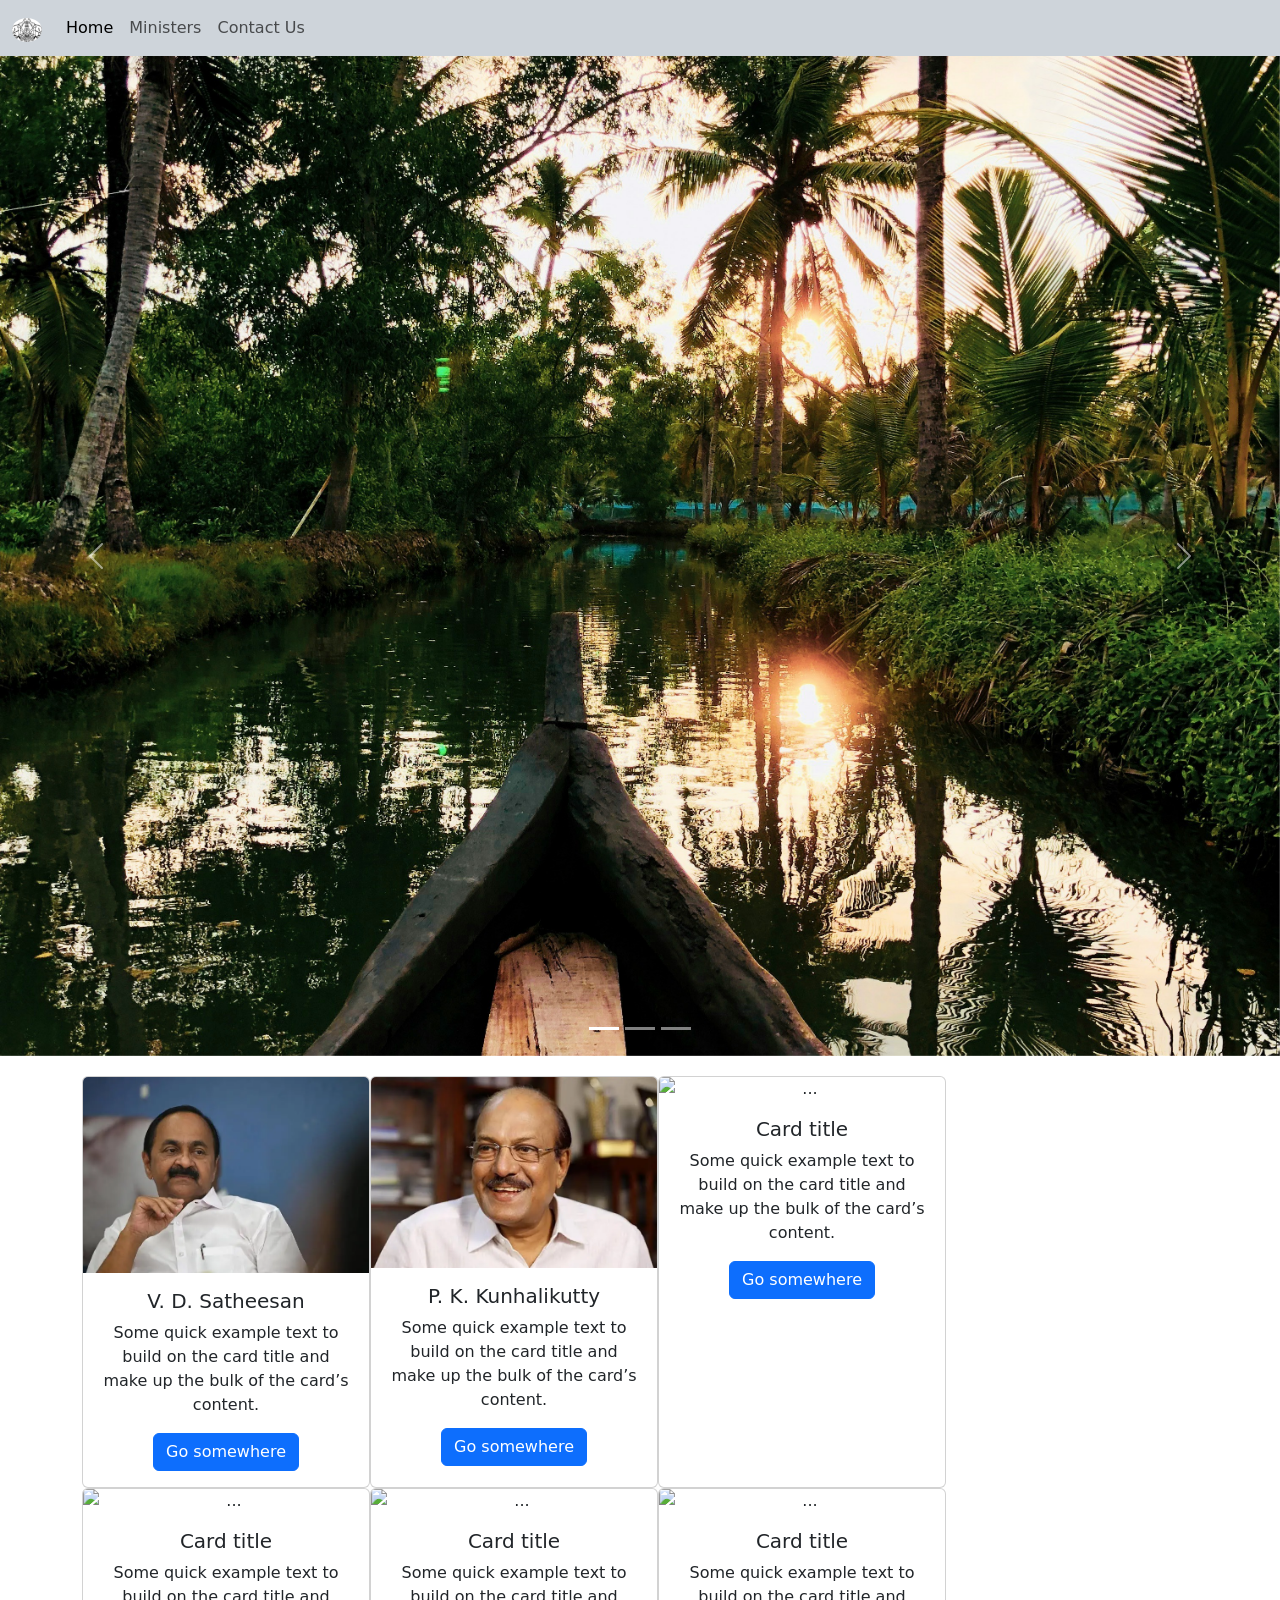
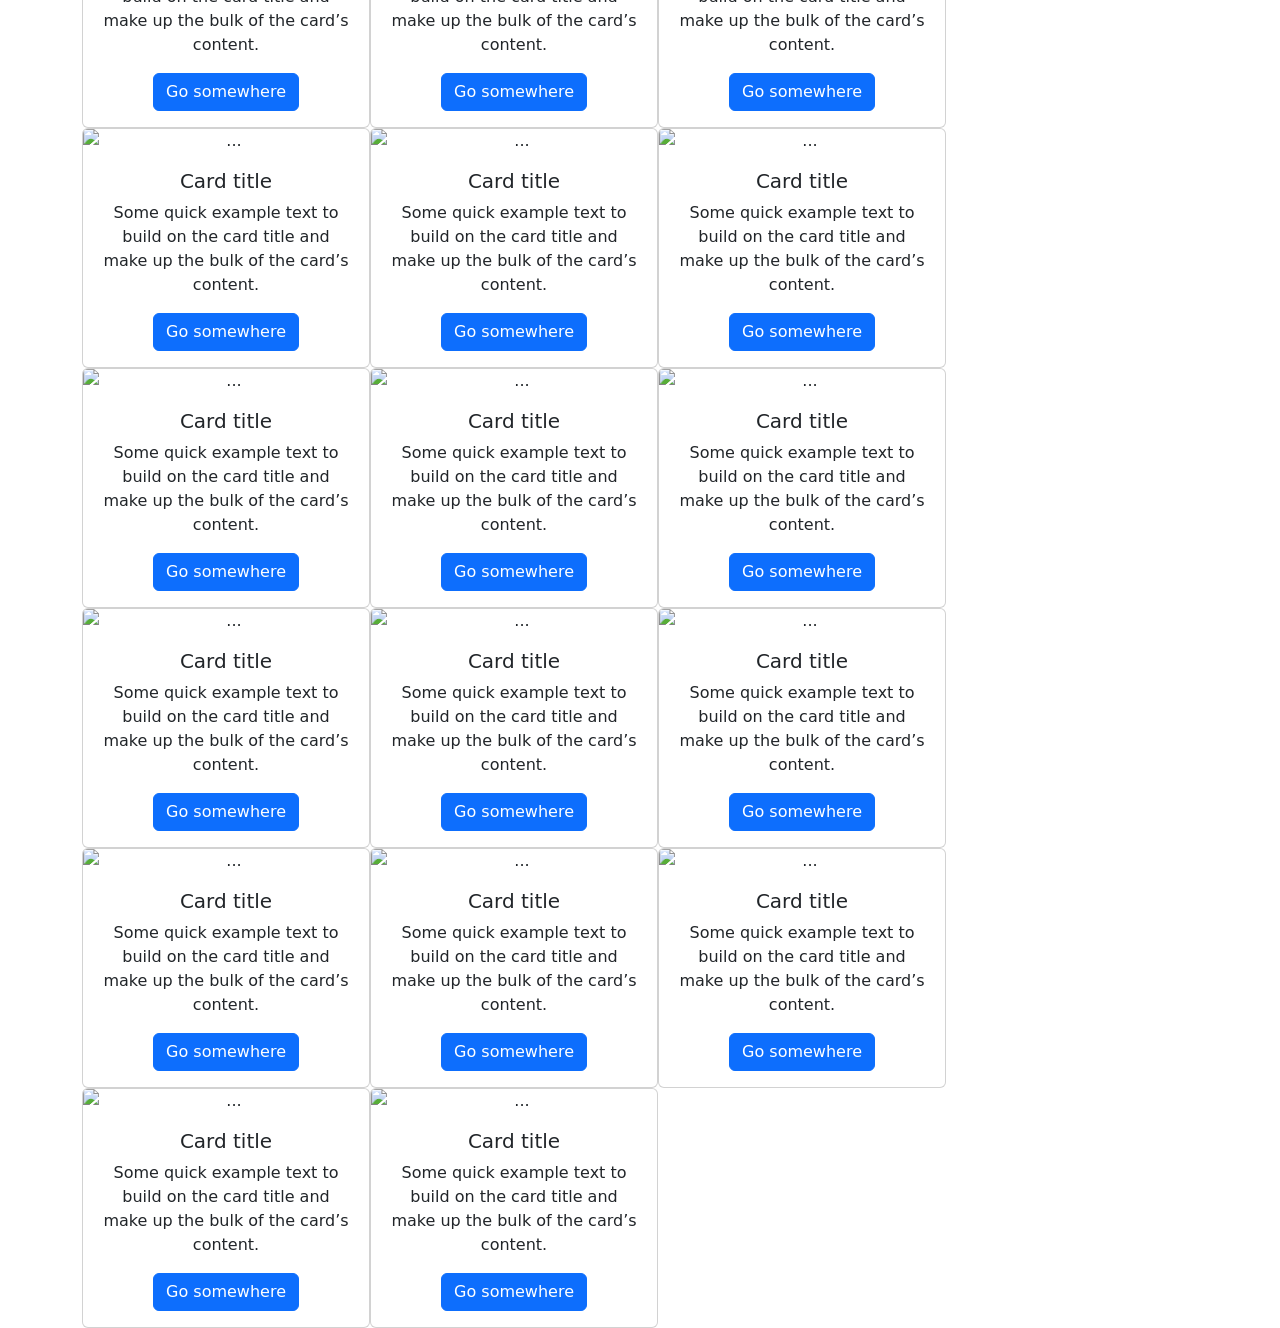
==== Task/index.html @ 16f38550 "first commit" ====
<!DOCTYPE html>
<html lang="en">
<head>
    <meta charset="UTF-8">
    <meta name="viewport" content="width=device-width, initial-scale=1.0">
    <link rel="stylesheet" href="styles.css">
     <link href="https://cdn.jsdelivr.net/npm/bootstrap@5.3.8/dist/css/bootstrap.min.css" rel="stylesheet" integrity="sha384-sRIl4kxILFvY47J16cr9ZwB07vP4J8+LH7qKQnuqkuIAvNWLzeN8tE5YBujZqJLB" crossorigin="anonymous">
    <title>Kerala Ministry services</title>
</head>
<body>
<!-- This is the navigation bar -->
<nav class="navbar navbar-expand-lg bg-dark-subtle">    
  <div class="container-fluid">
    <a class="navbar-brand" href="#"><img src="./keralagov.jpg" alt="Bootstrap" width="30" height="24"></a>
        <button class="navbar-toggler" type="button" data-bs-toggle="collapse" data-bs-target="#navbarSupportedContent" aria-controls="navbarSupportedContent" aria-expanded="false" aria-label="Toggle navigation">
            <span class="navbar-toggler-icon"></span>
        </button>
    <div class="collapse navbar-collapse" id="navbarSupportedContent">
      <ul class="navbar-nav me-auto mb-2 mb-lg-0">
        <li class="nav-item">
          <a class="nav-link active" aria-current="page" href="#">Home</a>
        </li>
          <li class="nav-item">
          <a class="nav-link" href="#">Ministers</a>
        </li>
           </li>
          <li class="nav-item">
          <a class="nav-link" href="#">Contact Us</a>
        </li>
      </ul>      
    </div>
   </div>
</nav> 

<!-- This is the home section, it contains carousal  that displays the images of kerala -->
<div id="carouselExampleIndicators" class="carousel slide">
  <div class="carousel-indicators">
    <button type="button" data-bs-target="#carouselExampleIndicators" data-bs-slide-to="0" class="active" aria-current="true" aria-label="Slide 1"></button>
    <button type="button" data-bs-target="#carouselExampleIndicators" data-bs-slide-to="1" aria-label="Slide 2"></button>
    <button type="button" data-bs-target="#carouselExampleIndicators" data-bs-slide-to="2" aria-label="Slide 3"></button>
  </div>
  <div class="carousel-inner">
    <div class="carousel-item active">
      <img src="./ajmal-mk-pfLyzuGfofY-unsplash.jpg" class="d-block w-100" alt="...">
    </div>
    <div class="carousel-item">
      <img src="./divyanshi-verma-h3SyJYsqYSo-unsplash.jpg" class="d-block w-100" alt="...">
    </div>
    <div class="carousel-item">
      <img src="./navi-lotbFfrhm5Q-unsplash.jpg" class="d-block w-100" alt="...">
    </div>
  </div>
  <button class="carousel-control-prev" type="button" data-bs-target="#carouselExampleIndicators" data-bs-slide="prev">
    <span class="carousel-control-prev-icon" aria-hidden="true"></span>
    <span class="visually-hidden">Previous</span>
  </button>
  <button class="carousel-control-next" type="button" data-bs-target="#carouselExampleIndicators" data-bs-slide="next">
    <span class="carousel-control-next-icon" aria-hidden="true"></span>
    <span class="visually-hidden">Next</span>
  </button>
</div>

<!-- Minister Card -->
 <div class="container text-center">
  <div class="row g-0"> 
    <div class="card" style="width: 18rem;">
      <img src="./Ministers/VD satheeshan.webp" class="card-img-top" alt="...">
      <div class="card-body">
        <h5 class="card-title">V. D. Satheesan</h5>
        <p class="card-text">Some quick example text to build on the card title and make up the bulk of the card’s content.</p>
        <a href="#" class="btn btn-primary">Go somewhere</a>
    </div>
  </div>
    <div class="card" style="width: 18rem;">
  <img src="./Ministers/P. K. Kunhalikutty.webp" class="card-img-top" alt="...">
  <div class="card-body">
    <h5 class="card-title">P. K. Kunhalikutty</h5>
    <p class="card-text">Some quick example text to build on the card title and make up the bulk of the card’s content.</p>
    <a href="#" class="btn btn-primary">Go somewhere</a>
  </div>
</div>
<div class="card" style="width: 18rem;">
  <img src="..." class="card-img-top" alt="...">
  <div class="card-body">
    <h5 class="card-title">Card title</h5>
    <p class="card-text">Some quick example text to build on the card title and make up the bulk of the card’s content.</p>
    <a href="#" class="btn btn-primary">Go somewhere</a>
  </div>
</div>
<div class="card" style="width: 18rem;">
  <img src="..." class="card-img-top" alt="...">
  <div class="card-body">
    <h5 class="card-title">Card title</h5>
    <p class="card-text">Some quick example text to build on the card title and make up the bulk of the card’s content.</p>
    <a href="#" class="btn btn-primary">Go somewhere</a>
  </div>
</div>

<div class="card" style="width: 18rem;">
  <img src="..." class="card-img-top" alt="...">
  <div class="card-body">
    <h5 class="card-title">Card title</h5>
    <p class="card-text">Some quick example text to build on the card title and make up the bulk of the card’s content.</p>
    <a href="#" class="btn btn-primary">Go somewhere</a>
  </div>
</div>
<div class="card" style="width: 18rem;">
  <img src="..." class="card-img-top" alt="...">
  <div class="card-body">
    <h5 class="card-title">Card title</h5>
    <p class="card-text">Some quick example text to build on the card title and make up the bulk of the card’s content.</p>
    <a href="#" class="btn btn-primary">Go somewhere</a>
  </div>
</div>
<div class="card" style="width: 18rem;">
  <img src="..." class="card-img-top" alt="...">
  <div class="card-body">
    <h5 class="card-title">Card title</h5>
    <p class="card-text">Some quick example text to build on the card title and make up the bulk of the card’s content.</p>
    <a href="#" class="btn btn-primary">Go somewhere</a>
  </div>
</div>
<div class="card" style="width: 18rem;">
  <img src="..." class="card-img-top" alt="...">
  <div class="card-body">
    <h5 class="card-title">Card title</h5>
    <p class="card-text">Some quick example text to build on the card title and make up the bulk of the card’s content.</p>
    <a href="#" class="btn btn-primary">Go somewhere</a>
  </div>
</div>
<div class="card" style="width: 18rem;">
  <img src="..." class="card-img-top" alt="...">
  <div class="card-body">
    <h5 class="card-title">Card title</h5>
    <p class="card-text">Some quick example text to build on the card title and make up the bulk of the card’s content.</p>
    <a href="#" class="btn btn-primary">Go somewhere</a>
  </div>
</div>
<div class="card" style="width: 18rem;">
  <img src="..." class="card-img-top" alt="...">
  <div class="card-body">
    <h5 class="card-title">Card title</h5>
    <p class="card-text">Some quick example text to build on the card title and make up the bulk of the card’s content.</p>
    <a href="#" class="btn btn-primary">Go somewhere</a>
  </div>
</div>
<div class="card" style="width: 18rem;">
  <img src="..." class="card-img-top" alt="...">
  <div class="card-body">
    <h5 class="card-title">Card title</h5>
    <p class="card-text">Some quick example text to build on the card title and make up the bulk of the card’s content.</p>
    <a href="#" class="btn btn-primary">Go somewhere</a>
  </div>
</div>
<div class="card" style="width: 18rem;">
  <img src="..." class="card-img-top" alt="...">
  <div class="card-body">
    <h5 class="card-title">Card title</h5>
    <p class="card-text">Some quick example text to build on the card title and make up the bulk of the card’s content.</p>
    <a href="#" class="btn btn-primary">Go somewhere</a>
  </div>
</div>
<div class="card" style="width: 18rem;">
  <img src="..." class="card-img-top" alt="...">
  <div class="card-body">
    <h5 class="card-title">Card title</h5>
    <p class="card-text">Some quick example text to build on the card title and make up the bulk of the card’s content.</p>
    <a href="#" class="btn btn-primary">Go somewhere</a>
  </div>
</div>
<div class="card" style="width: 18rem;">
  <img src="..." class="card-img-top" alt="...">
  <div class="card-body">
    <h5 class="card-title">Card title</h5>
    <p class="card-text">Some quick example text to build on the card title and make up the bulk of the card’s content.</p>
    <a href="#" class="btn btn-primary">Go somewhere</a>
  </div>
</div>
<div class="card" style="width: 18rem;">
  <img src="..." class="card-img-top" alt="...">
  <div class="card-body">
    <h5 class="card-title">Card title</h5>
    <p class="card-text">Some quick example text to build on the card title and make up the bulk of the card’s content.</p>
    <a href="#" class="btn btn-primary">Go somewhere</a>
  </div>
</div>
<div class="card" style="width: 18rem;">
  <img src="..." class="card-img-top" alt="...">
  <div class="card-body">
    <h5 class="card-title">Card title</h5>
    <p class="card-text">Some quick example text to build on the card title and make up the bulk of the card’s content.</p>
    <a href="#" class="btn btn-primary">Go somewhere</a>
  </div>
</div>
<div class="card" style="width: 18rem;">
  <img src="..." class="card-img-top" alt="...">
  <div class="card-body">
    <h5 class="card-title">Card title</h5>
    <p class="card-text">Some quick example text to build on the card title and make up the bulk of the card’s content.</p>
    <a href="#" class="btn btn-primary">Go somewhere</a>
  </div>
</div>
<div class="card" style="width: 18rem;">
  <img src="..." class="card-img-top" alt="...">
  <div class="card-body">
    <h5 class="card-title">Card title</h5>
    <p class="card-text">Some quick example text to build on the card title and make up the bulk of the card’s content.</p>
    <a href="#" class="btn btn-primary">Go somewhere</a>
  </div>
</div>
<div class="card" style="width: 18rem;">
  <img src="..." class="card-img-top" alt="...">
  <div class="card-body">
    <h5 class="card-title">Card title</h5>
    <p class="card-text">Some quick example text to build on the card title and make up the bulk of the card’s content.</p>
    <a href="#" class="btn btn-primary">Go somewhere</a>
  </div>
</div>
<div class="card" style="width: 18rem;">
  <img src="..." class="card-img-top" alt="...">
  <div class="card-body">
    <h5 class="card-title">Card title</h5>
    <p class="card-text">Some quick example text to build on the card title and make up the bulk of the card’s content.</p>
    <a href="#" class="btn btn-primary">Go somewhere</a>
  </div>
</div>

  </div>
</div>































 <script src="https://cdn.jsdelivr.net/npm/bootstrap@5.3.8/dist/js/bootstrap.bundle.min.js" integrity="sha384-FKyoEForCGlyvwx9Hj09JcYn3nv7wiPVlz7YYwJrWVcXK/BmnVDxM+D2scQbITxI" crossorigin="anonymous"></script>
</body>
</html>
---- Task/styles.css ----
.navbar-brand img{
    border-radius: 50%;
    object-fit: cover;
}
.carousel-item img{
    height: 1000px;
    width: 100%;
   object-fit: cover;
   object-position: center;}
   .container{
    margin-top: 20px;
   }

   .card img{
    width: 100%;
   
    object-fit: cover;
   }
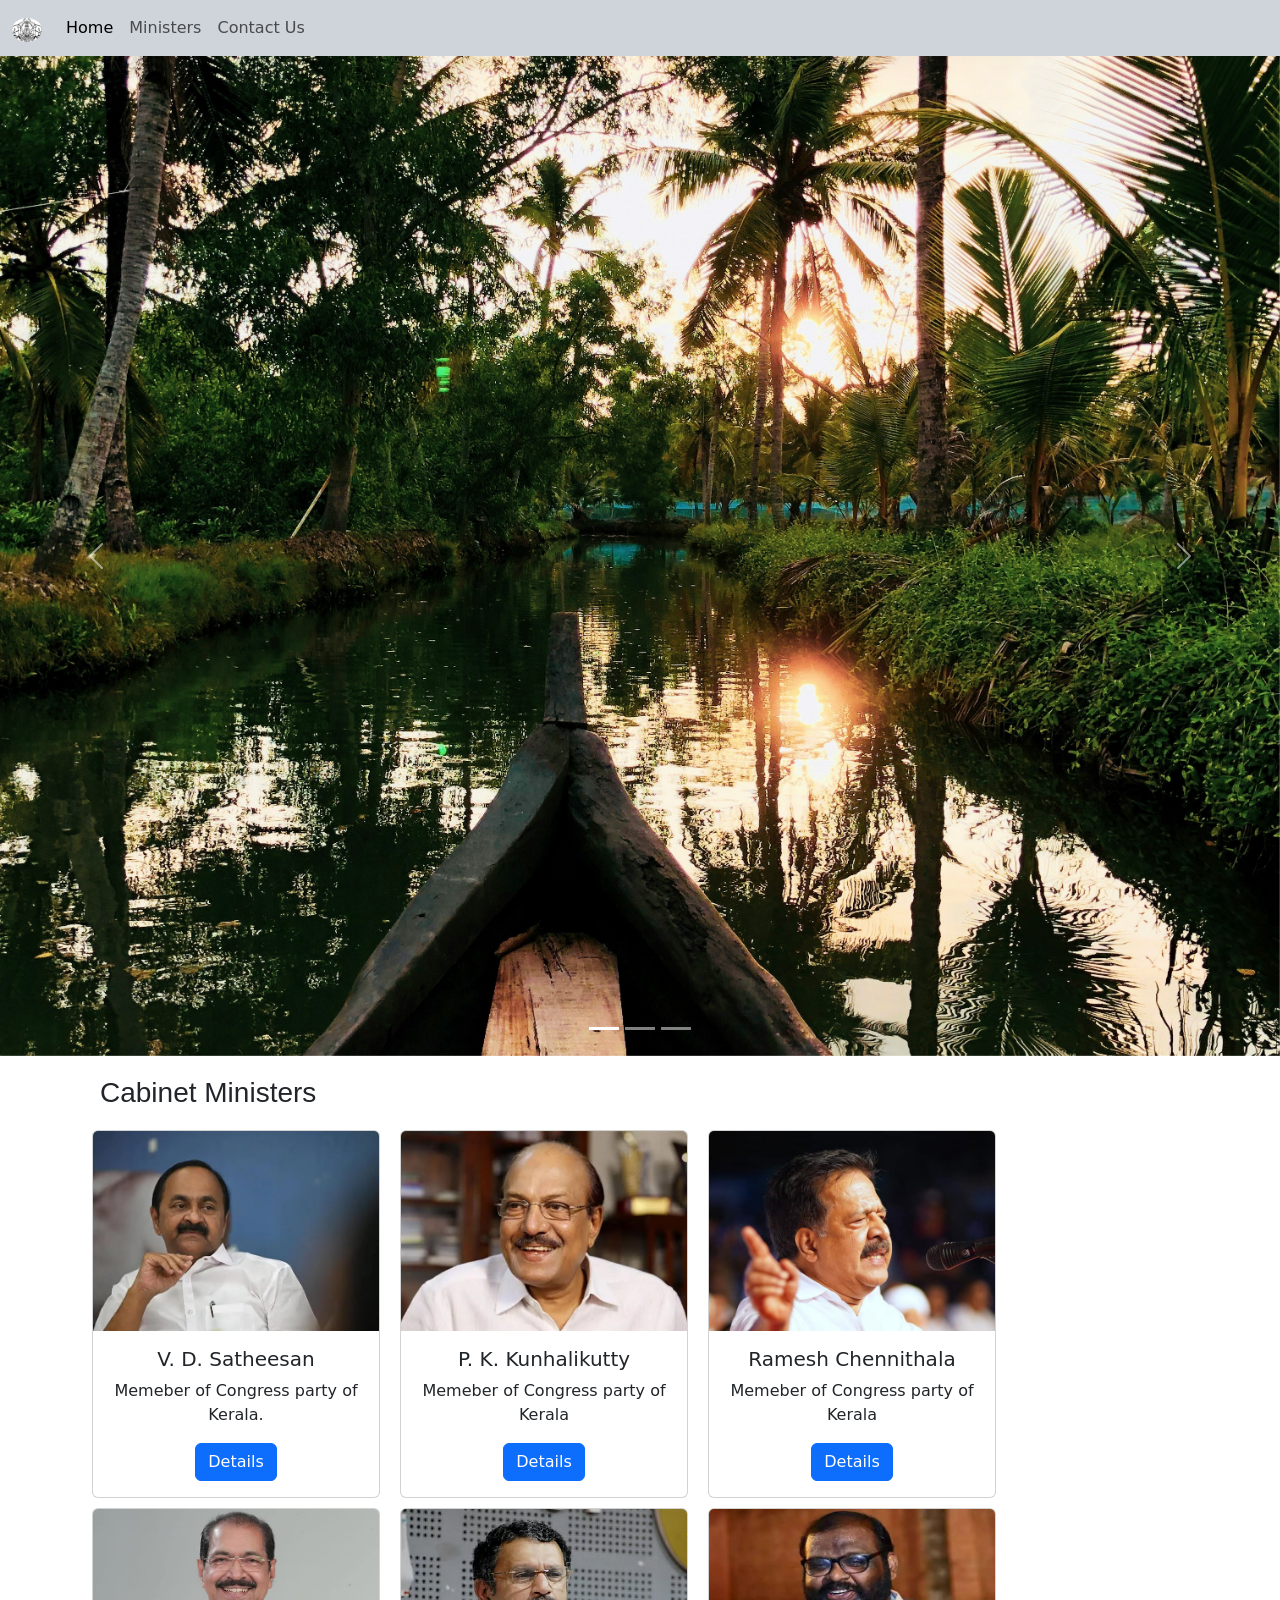
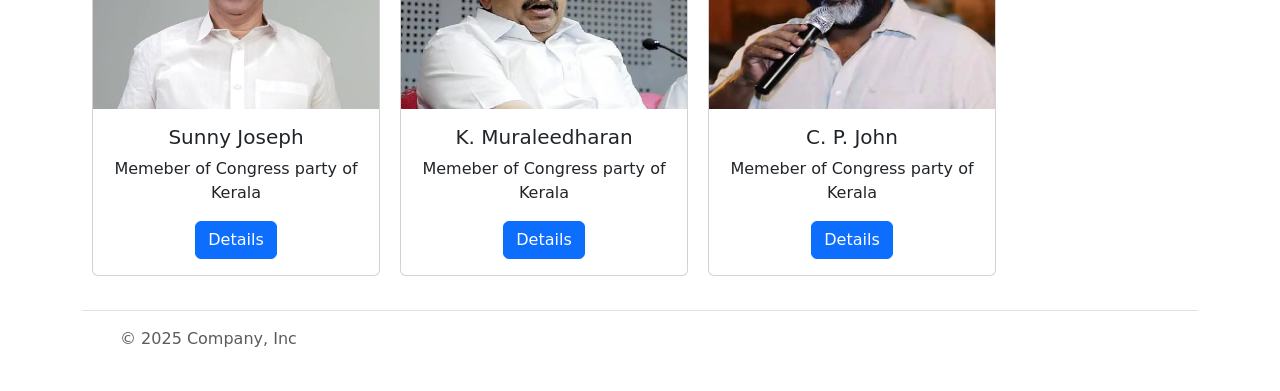
==== commit cc65424e: "20052026commit" ====
--- a/Task/index.html
+++ b/Task/index.html
@@ -21,11 +21,11 @@
           <a class="nav-link active" aria-current="page" href="#">Home</a>
         </li>
           <li class="nav-item">
-          <a class="nav-link" href="#">Ministers</a>
+          <a class="nav-link" href="#cabinet-ministers">Ministers</a>
         </li>
            </li>
           <li class="nav-item">
-          <a class="nav-link" href="#">Contact Us</a>
+          <a class="nav-link" href="/Task/contactuspage/contactus.html">Contact Us</a>
         </li>
       </ul>      
     </div>
@@ -61,172 +61,64 @@
 </div>
 
 <!-- Minister Card -->
+ <div id="cabinet-ministers" class="minister-heading">
+  <h3>Cabinet Ministers</h3>
+ </div>
  <div class="container text-center">
   <div class="row g-0"> 
     <div class="card" style="width: 18rem;">
       <img src="./Ministers/VD satheeshan.webp" class="card-img-top" alt="...">
       <div class="card-body">
         <h5 class="card-title">V. D. Satheesan</h5>
-        <p class="card-text">Some quick example text to build on the card title and make up the bulk of the card’s content.</p>
-        <a href="#" class="btn btn-primary">Go somewhere</a>
+        <p class="card-text">Memeber of Congress party of Kerala.</p>
+        <a href="/Task/ministerpage/VDsatheeshan.html" class="btn btn-primary">Details</a>
     </div>
-  </div>
+    </div>
     <div class="card" style="width: 18rem;">
   <img src="./Ministers/P. K. Kunhalikutty.webp" class="card-img-top" alt="...">
   <div class="card-body">
     <h5 class="card-title">P. K. Kunhalikutty</h5>
-    <p class="card-text">Some quick example text to build on the card title and make up the bulk of the card’s content.</p>
-    <a href="#" class="btn btn-primary">Go somewhere</a>
+    <p class="card-text">Memeber of Congress party of Kerala</p>
+    <a href="/Task/ministerpage/kunhalikutty.html" class="btn btn-primary">Details</a>
+  </div>
+    </div>
+<div class="card" style="width: 18rem;">
+  <img src="./Ministers/Chennithala.jpg" class="card-img-top" alt="...">
+  <div class="card-body">
+    <h5 class="card-title">Ramesh Chennithala</h5>
+    <p class="card-text">Memeber of Congress party of Kerala</p>
+    <a href="/Task/ministerpage/RameshChennithala.html" class="btn btn-primary">Details</a>
   </div>
 </div>
 <div class="card" style="width: 18rem;">
-  <img src="..." class="card-img-top" alt="...">
+  <img src="./Ministers/sunny Joseph.jpg" class="card-img-top" alt="...">
   <div class="card-body">
-    <h5 class="card-title">Card title</h5>
-    <p class="card-text">Some quick example text to build on the card title and make up the bulk of the card’s content.</p>
-    <a href="#" class="btn btn-primary">Go somewhere</a>
-  </div>
-</div>
-<div class="card" style="width: 18rem;">
-  <img src="..." class="card-img-top" alt="...">
-  <div class="card-body">
-    <h5 class="card-title">Card title</h5>
-    <p class="card-text">Some quick example text to build on the card title and make up the bulk of the card’s content.</p>
-    <a href="#" class="btn btn-primary">Go somewhere</a>
+    <h5 class="card-title">Sunny Joseph</h5>
+    <p class="card-text">Memeber of Congress party of Kerala</p>
+    <a href="/Task/ministerpage/sunnyjoseph.html" class="btn btn-primary">Details</a>
   </div>
 </div>
 
 <div class="card" style="width: 18rem;">
-  <img src="..." class="card-img-top" alt="...">
+  <img src="./Ministers/Muraleedharan-Congress-750.avif" class="card-img-top" alt="...">
   <div class="card-body">
-    <h5 class="card-title">Card title</h5>
-    <p class="card-text">Some quick example text to build on the card title and make up the bulk of the card’s content.</p>
-    <a href="#" class="btn btn-primary">Go somewhere</a>
+    <h5 class="card-title">K. Muraleedharan</h5>
+    <p class="card-text">Memeber of Congress party of Kerala</p>
+    <a href="/Task/ministerpage/muraleedharan.html" class="btn btn-primary">Details</a>
   </div>
 </div>
 <div class="card" style="width: 18rem;">
-  <img src="..." class="card-img-top" alt="...">
+  <img src="./Ministers/CP John.webp" class="card-img-top" alt="...">
   <div class="card-body">
-    <h5 class="card-title">Card title</h5>
-    <p class="card-text">Some quick example text to build on the card title and make up the bulk of the card’s content.</p>
-    <a href="#" class="btn btn-primary">Go somewhere</a>
+    <h5 class="card-title">C. P. John</h5>
+    <p class="card-text">Memeber of Congress party of Kerala</p>
+    <a href="/Task/ministerpage/cpjohn.html" class="btn btn-primary">Details</a>
   </div>
 </div>
-<div class="card" style="width: 18rem;">
-  <img src="..." class="card-img-top" alt="...">
-  <div class="card-body">
-    <h5 class="card-title">Card title</h5>
-    <p class="card-text">Some quick example text to build on the card title and make up the bulk of the card’s content.</p>
-    <a href="#" class="btn btn-primary">Go somewhere</a>
-  </div>
-</div>
-<div class="card" style="width: 18rem;">
-  <img src="..." class="card-img-top" alt="...">
-  <div class="card-body">
-    <h5 class="card-title">Card title</h5>
-    <p class="card-text">Some quick example text to build on the card title and make up the bulk of the card’s content.</p>
-    <a href="#" class="btn btn-primary">Go somewhere</a>
-  </div>
-</div>
-<div class="card" style="width: 18rem;">
-  <img src="..." class="card-img-top" alt="...">
-  <div class="card-body">
-    <h5 class="card-title">Card title</h5>
-    <p class="card-text">Some quick example text to build on the card title and make up the bulk of the card’s content.</p>
-    <a href="#" class="btn btn-primary">Go somewhere</a>
-  </div>
-</div>
-<div class="card" style="width: 18rem;">
-  <img src="..." class="card-img-top" alt="...">
-  <div class="card-body">
-    <h5 class="card-title">Card title</h5>
-    <p class="card-text">Some quick example text to build on the card title and make up the bulk of the card’s content.</p>
-    <a href="#" class="btn btn-primary">Go somewhere</a>
-  </div>
-</div>
-<div class="card" style="width: 18rem;">
-  <img src="..." class="card-img-top" alt="...">
-  <div class="card-body">
-    <h5 class="card-title">Card title</h5>
-    <p class="card-text">Some quick example text to build on the card title and make up the bulk of the card’s content.</p>
-    <a href="#" class="btn btn-primary">Go somewhere</a>
-  </div>
-</div>
-<div class="card" style="width: 18rem;">
-  <img src="..." class="card-img-top" alt="...">
-  <div class="card-body">
-    <h5 class="card-title">Card title</h5>
-    <p class="card-text">Some quick example text to build on the card title and make up the bulk of the card’s content.</p>
-    <a href="#" class="btn btn-primary">Go somewhere</a>
-  </div>
-</div>
-<div class="card" style="width: 18rem;">
-  <img src="..." class="card-img-top" alt="...">
-  <div class="card-body">
-    <h5 class="card-title">Card title</h5>
-    <p class="card-text">Some quick example text to build on the card title and make up the bulk of the card’s content.</p>
-    <a href="#" class="btn btn-primary">Go somewhere</a>
-  </div>
-</div>
-<div class="card" style="width: 18rem;">
-  <img src="..." class="card-img-top" alt="...">
-  <div class="card-body">
-    <h5 class="card-title">Card title</h5>
-    <p class="card-text">Some quick example text to build on the card title and make up the bulk of the card’s content.</p>
-    <a href="#" class="btn btn-primary">Go somewhere</a>
-  </div>
-</div>
-<div class="card" style="width: 18rem;">
-  <img src="..." class="card-img-top" alt="...">
-  <div class="card-body">
-    <h5 class="card-title">Card title</h5>
-    <p class="card-text">Some quick example text to build on the card title and make up the bulk of the card’s content.</p>
-    <a href="#" class="btn btn-primary">Go somewhere</a>
-  </div>
-</div>
-<div class="card" style="width: 18rem;">
-  <img src="..." class="card-img-top" alt="...">
-  <div class="card-body">
-    <h5 class="card-title">Card title</h5>
-    <p class="card-text">Some quick example text to build on the card title and make up the bulk of the card’s content.</p>
-    <a href="#" class="btn btn-primary">Go somewhere</a>
-  </div>
-</div>
-<div class="card" style="width: 18rem;">
-  <img src="..." class="card-img-top" alt="...">
-  <div class="card-body">
-    <h5 class="card-title">Card title</h5>
-    <p class="card-text">Some quick example text to build on the card title and make up the bulk of the card’s content.</p>
-    <a href="#" class="btn btn-primary">Go somewhere</a>
-  </div>
-</div>
-<div class="card" style="width: 18rem;">
-  <img src="..." class="card-img-top" alt="...">
-  <div class="card-body">
-    <h5 class="card-title">Card title</h5>
-    <p class="card-text">Some quick example text to build on the card title and make up the bulk of the card’s content.</p>
-    <a href="#" class="btn btn-primary">Go somewhere</a>
-  </div>
-</div>
-<div class="card" style="width: 18rem;">
-  <img src="..." class="card-img-top" alt="...">
-  <div class="card-body">
-    <h5 class="card-title">Card title</h5>
-    <p class="card-text">Some quick example text to build on the card title and make up the bulk of the card’s content.</p>
-    <a href="#" class="btn btn-primary">Go somewhere</a>
-  </div>
-</div>
-<div class="card" style="width: 18rem;">
-  <img src="..." class="card-img-top" alt="...">
-  <div class="card-body">
-    <h5 class="card-title">Card title</h5>
-    <p class="card-text">Some quick example text to build on the card title and make up the bulk of the card’s content.</p>
-    <a href="#" class="btn btn-primary">Go somewhere</a>
   </div>
 </div>
 
-  </div>
-</div>
+<div class="container"> <footer class="d-flex flex-wrap justify-content-between align-items-center py-3 my-4 border-top"> <div class="col-md-4 d-flex align-items-center"> <a href="/" class="mb-3 me-2 mb-md-0 text-body-secondary text-decoration-none lh-1" aria-label="Bootstrap"> <svg class="bi" width="30" height="24" aria-hidden="true"><use xlink:href="#bootstrap"></use></svg> </a> <span class="mb-3 mb-md-0 text-body-secondary">© 2025 Company, Inc</span> </div> <ul class="nav col-md-4 justify-content-end list-unstyled d-flex"> <li class="ms-3"><a class="text-body-secondary" href="#" aria-label="Instagram"><svg class="bi" width="24" height="24" aria-hidden="true"><use xlink:href="#instagram"></use></svg></a></li> <li class="ms-3"><a class="text-body-secondary" href="#" aria-label="Facebook"><svg class="bi" width="24" height="24"><use xlink:href="#facebook"></use></svg></a></li> </ul> </footer> </div>
 
 
 
--- a/Task/styles.css
+++ b/Task/styles.css
@@ -11,9 +11,22 @@
     margin-top: 20px;
    }
 
-   .card img{
+.minister-heading h3{
+    padding-left: 100px;
+    margin-top: 20px;
+    font-family: 'Gill Sans', 'Gill Sans MT', Calibri, 'Trebuchet MS', sans-serif;
+}
+
+  .card img {
     width: 100%;
-   
+    height: 200px;          
     object-fit: cover;
-   }
-  +    object-position: center top; 
+}
+  .card{
+    margin: 10px;
+    transition: 1s;
+  }
+  .card:hover{
+  transform: translateY(-10px);
+  }
